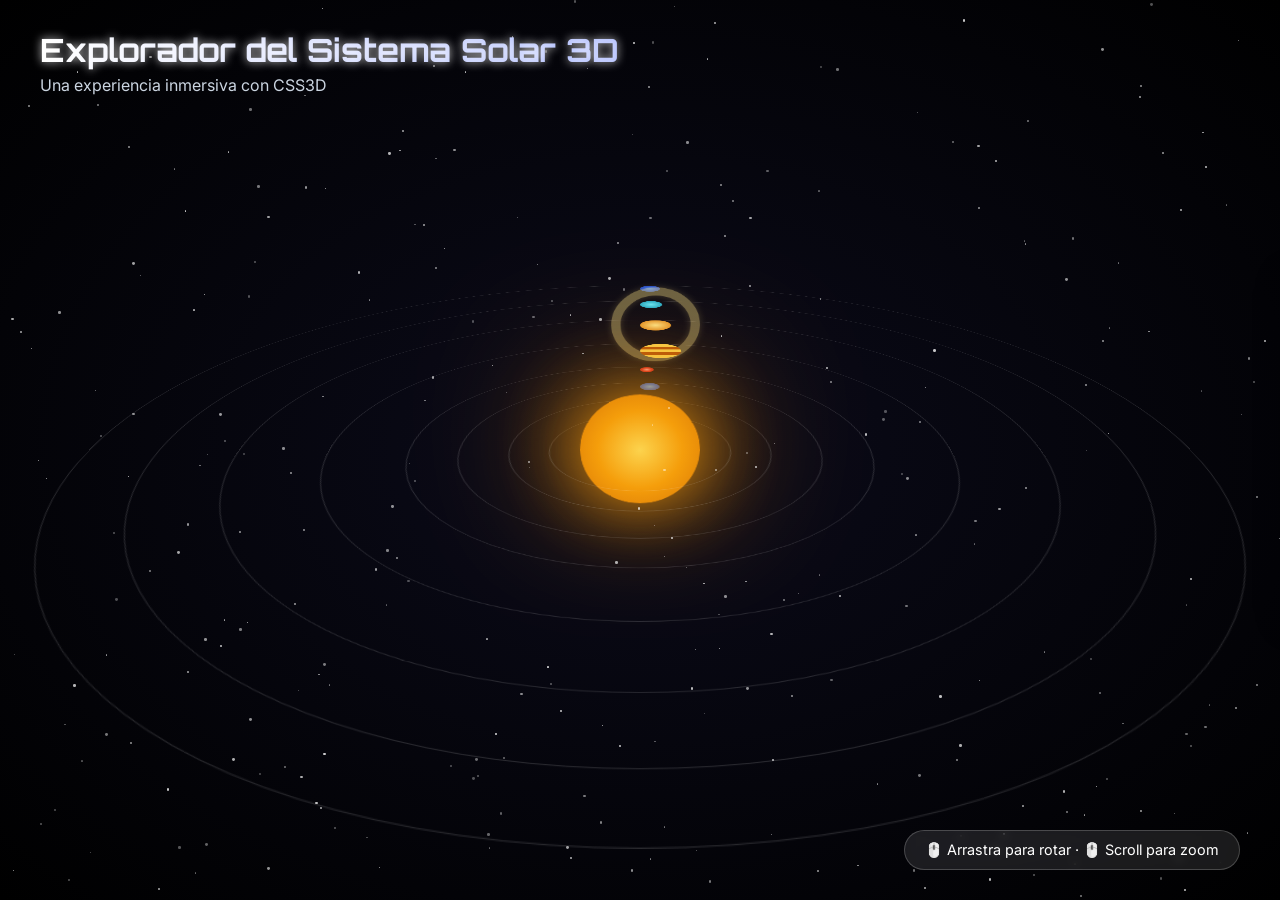
==== 04_css3d/index.html @ 3c64fc11 "El examen de tercera evaluacion" ====
<!DOCTYPE html>
<html lang="es">
<head>
    <meta charset="UTF-8">
    <meta name="viewport" content="width=device-width, initial-scale=1.0">
    <title>Explorador del Sistema Solar 3D</title>
    <link href="https://fonts.googleapis.com/css2?family=Inter:wght@400;500;600&family=Orbitron:wght@500;700&display=swap" rel="stylesheet">
    <link rel="stylesheet" href="style.css">
</head>
<body>
    <div class="overlay title-overlay">
        <h1>Explorador del Sistema Solar 3D</h1>
        <p>Una experiencia inmersiva con CSS3D</p>
    </div>

    <div class="overlay controls-hint">
        <p>🖱️ Arrastra para rotar · 🖱️ Scroll para zoom</p>
    </div>

    <div id="universe" class="universe">
        <!-- El fondo de estrellas se genera por JS -->
        
        <div id="solar-system" class="solar-system">
            <div id="sun" class="celestial-body sun"></div>
            
            <!-- Órbitas y Planetas -->
            <div class="orbit mercury-orbit">
                <div class="celestial-body planet mercury" data-planet="mercurio"></div>
            </div>
            
            <div class="orbit venus-orbit">
                <div class="celestial-body planet venus" data-planet="venus"></div>
            </div>
            
            <div class="orbit earth-orbit">
                <div class="celestial-body planet earth" data-planet="tierra"></div>
            </div>
            
            <div class="orbit mars-orbit">
                <div class="celestial-body planet mars" data-planet="marte"></div>
            </div>
            
            <div class="orbit jupiter-orbit">
                <div class="celestial-body planet jupiter" data-planet="jupiter"></div>
            </div>
            
            <div class="orbit saturn-orbit">
                <div class="celestial-body planet saturn" data-planet="saturno">
                    <div class="saturn-rings"></div>
                </div>
            </div>
            
            <div class="orbit uranus-orbit">
                <div class="celestial-body planet uranus" data-planet="urano"></div>
            </div>
            
            <div class="orbit neptune-orbit">
                <div class="celestial-body planet neptune" data-planet="neptuno"></div>
            </div>
        </div>
    </div>

    <div id="info-panel" class="info-panel">
        <button id="close-panel" class="close-btn">&times;</button>
        <h2 id="planet-name">Nombre</h2>
        <div class="data-grid">
            <div class="data-item">
                <span class="label">Diámetro:</span>
                <span id="planet-diameter" class="value">-</span>
            </div>
            <div class="data-item">
                <span class="label">Distancia al Sol:</span>
                <span id="planet-distance" class="value">-</span>
            </div>
            <div class="data-item">
                <span class="label">Periodo Orbital:</span>
                <span id="planet-period" class="value">-</span>
            </div>
        </div>
        <div class="fact-box">
            <h3>Dato Curioso</h3>
            <p id="planet-fact">-</p>
        </div>
    </div>

    <script src="script.js"></script>
</body>
</html>
---- 04_css3d/style.css ----
:root {
    --text-glow: 0 0 10px rgba(255,255,255,0.8);
}

body, html {
    margin: 0;
    padding: 0;
    width: 100%;
    height: 100%;
    overflow: hidden;
    background-color: #000;
    font-family: 'Inter', sans-serif;
    color: white;
}

/* UI Overlays */
.overlay {
    position: absolute;
    z-index: 100;
    pointer-events: none;
}

.title-overlay {
    top: 30px;
    left: 40px;
}

.title-overlay h1 {
    font-family: 'Orbitron', sans-serif;
    margin: 0;
    font-size: 2rem;
    text-shadow: var(--text-glow);
    background: linear-gradient(90deg, #fff, #a5b4fc);
    -webkit-background-clip: text;
    -webkit-text-fill-color: transparent;
}

.title-overlay p {
    margin: 5px 0 0 0;
    color: #cbd5e1;
    font-size: 1rem;
}

.controls-hint {
    bottom: 30px;
    right: 40px;
    background: rgba(255,255,255,0.1);
    padding: 10px 20px;
    border-radius: 20px;
    backdrop-filter: blur(5px);
    border: 1px solid rgba(255,255,255,0.2);
}

.controls-hint p {
    margin: 0;
    font-size: 0.9rem;
}

/* Info Panel */
.info-panel {
    position: absolute;
    top: 50%;
    right: -400px; /* Hidden by default */
    transform: translateY(-50%);
    width: 320px;
    background: rgba(10, 10, 30, 0.6);
    backdrop-filter: blur(15px);
    border: 1px solid rgba(255,255,255,0.1);
    border-radius: 16px;
    padding: 30px;
    z-index: 200;
    transition: right 0.4s cubic-bezier(0.175, 0.885, 0.32, 1.275);
    box-shadow: -10px 0 30px rgba(0,0,0,0.5);
}

.info-panel.active {
    right: 40px;
}

.close-btn {
    position: absolute;
    top: 15px;
    right: 15px;
    background: none;
    border: none;
    color: white;
    font-size: 24px;
    cursor: pointer;
    opacity: 0.7;
    transition: opacity 0.2s;
}

.close-btn:hover { opacity: 1; }

.info-panel h2 {
    font-family: 'Orbitron', sans-serif;
    margin-top: 0;
    font-size: 2rem;
    color: #e2e8f0;
    border-bottom: 1px solid rgba(255,255,255,0.2);
    padding-bottom: 15px;
}

.data-grid {
    display: flex;
    flex-direction: column;
    gap: 15px;
    margin-bottom: 25px;
}

.data-item {
    display: flex;
    justify-content: space-between;
    align-items: center;
}

.data-item .label {
    color: #94a3b8;
    font-size: 0.9rem;
}

.data-item .value {
    font-weight: 600;
    color: #f8fafc;
}

.fact-box {
    background: rgba(255,255,255,0.05);
    padding: 15px;
    border-radius: 8px;
    border-left: 3px solid #8b5cf6;
}

.fact-box h3 {
    margin: 0 0 10px 0;
    font-size: 1rem;
    color: #c4b5fd;
}

.fact-box p {
    margin: 0;
    font-size: 0.9rem;
    line-height: 1.5;
}

/* 3D Universe Setup */
.universe {
    perspective: 1200px;
    perspective-origin: 50% 50%;
    width: 100vw;
    height: 100vh;
    background: radial-gradient(ellipse at center, #0b0b1a 0%, #000000 100%);
    cursor: grab;
}

.universe:active { cursor: grabbing; }

.star {
    position: absolute;
    background-color: white;
    border-radius: 50%;
    animation: twinkle linear infinite;
}

@keyframes twinkle {
    0% { opacity: 0.2; }
    50% { opacity: 1; }
    100% { opacity: 0.2; }
}

.solar-system {
    position: absolute;
    top: 50%;
    left: 50%;
    transform-style: preserve-3d;
    /* Valores iniciales de rotación */
    transform: rotateX(65deg) rotateZ(0deg);
    transition: transform 0.1s linear; /* Smooth drag */
}

/* Orbitas */
.orbit {
    position: absolute;
    top: 50%;
    left: 50%;
    border: 1px solid rgba(255, 255, 255, 0.15);
    border-radius: 50%;
    transform-style: preserve-3d;
    transform: translate(-50%, -50%);
    animation: orbit-rotate linear infinite;
}

@keyframes orbit-rotate {
    0% { transform: translate(-50%, -50%) rotateZ(0deg); }
    100% { transform: translate(-50%, -50%) rotateZ(360deg); }
}

/* Cuerpos Celestes */
.celestial-body {
    position: absolute;
    border-radius: 50%;
    transform-style: preserve-3d;
}

.planet {
    top: 0;
    left: 50%;
    cursor: pointer;
    transition: transform 0.3s ease, box-shadow 0.3s ease;
    /* RotateX para contrarrestar la inclinación de la órbita y mirar a cámara */
    /* RotateY continuo para dar sensación de esfera rotando */
    animation: planet-rotate linear infinite;
}

.planet:hover {
    box-shadow: 0 0 25px rgba(255,255,255,0.8);
}

@keyframes planet-rotate {
    0% { transform: translate(-50%, -50%) rotateX(-90deg) rotateY(0deg); }
    100% { transform: translate(-50%, -50%) rotateX(-90deg) rotateY(360deg); }
}

/* Tamaños y Estilos Específicos */
.sun {
    width: 120px;
    height: 120px;
    transform: translate(-50%, -50%) rotateX(-90deg);
    background: radial-gradient(circle, #fcd34d 0%, #f59e0b 50%, #d97706 100%);
    box-shadow: 0 0 80px #f59e0b, 0 0 150px #d97706;
    animation: sun-pulse 4s ease-in-out infinite alternate;
}

@keyframes sun-pulse {
    0% { box-shadow: 0 0 60px #f59e0b, 0 0 100px #d97706; }
    100% { box-shadow: 0 0 100px #f59e0b, 0 0 180px #d97706; }
}

/* Mercurio */
.mercury-orbit { width: 180px; height: 180px; animation-duration: 8s; }
.mercury { width: 12px; height: 12px; background: radial-gradient(circle, #a3a3a3, #525252); animation-duration: 4s; }

/* Venus */
.venus-orbit { width: 260px; height: 260px; animation-duration: 12s; }
.venus { width: 20px; height: 20px; background: radial-gradient(circle, #fef08a, #ca8a04); animation-duration: 6s; }

/* Tierra */
.earth-orbit { width: 360px; height: 360px; animation-duration: 16s; }
.earth { width: 22px; height: 22px; background: radial-gradient(circle, #60a5fa, #2563eb, #1e3a8a); animation-duration: 5s; }

/* Marte */
.mars-orbit { width: 460px; height: 460px; animation-duration: 24s; }
.mars { width: 16px; height: 16px; background: radial-gradient(circle, #fca5a5, #dc2626, #991b1b); animation-duration: 5s; }

/* Júpiter */
.jupiter-orbit { width: 620px; height: 620px; animation-duration: 40s; }
.jupiter { 
    width: 50px; height: 50px; 
    background: repeating-linear-gradient(0deg, #fcd34d, #fcd34d 10px, #b45309 10px, #b45309 20px); 
    border-radius: 50%;
    animation-duration: 10s; 
}

/* Saturno */
.saturn-orbit { width: 800px; height: 800px; animation-duration: 55s; }
.saturn { width: 40px; height: 40px; background: radial-gradient(circle, #fde68a, #d97706); animation-duration: 12s; }
.saturn-rings {
    position: absolute;
    top: 50%; left: 50%;
    width: 90px; height: 90px;
    transform: translate(-50%, -50%) rotateX(75deg);
    border-radius: 50%;
    border: 12px solid rgba(253, 230, 138, 0.4);
    box-shadow: 0 0 10px rgba(253, 230, 138, 0.2) inset, 0 0 10px rgba(253, 230, 138, 0.2);
}

/* Urano */
.uranus-orbit { width: 960px; height: 960px; animation-duration: 70s; }
.uranus { width: 30px; height: 30px; background: radial-gradient(circle, #67e8f9, #0891b2); animation-duration: 8s; }

/* Neptuno */
.neptune-orbit { width: 1100px; height: 1100px; animation-duration: 90s; }
.neptune { width: 28px; height: 28px; background: radial-gradient(circle, #3b82f6, #1d4ed8, #1e3a8a); animation-duration: 9s; }
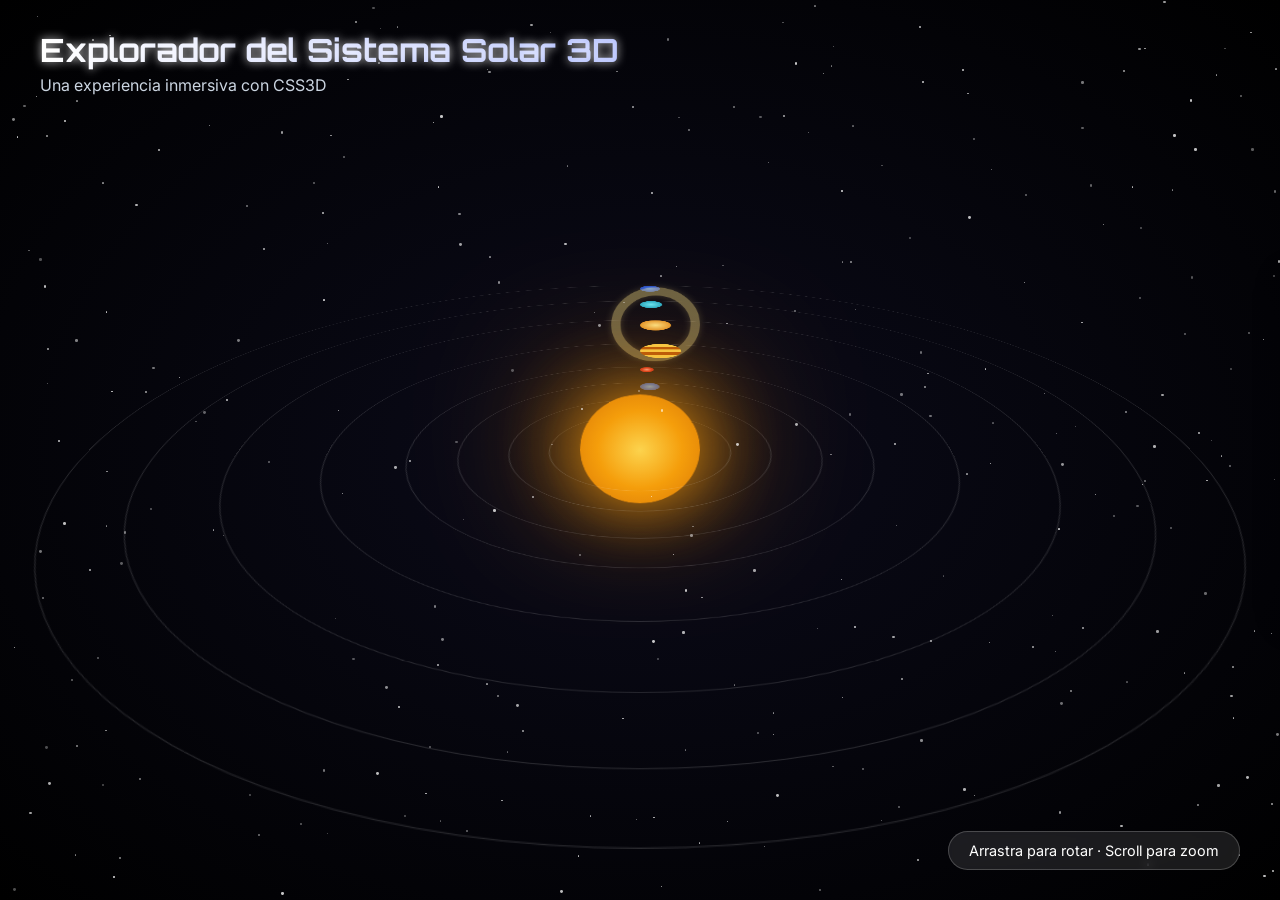
==== commit 5399404d: "Cositas" ====
--- a/04_css3d/index.html
+++ b/04_css3d/index.html
@@ -14,7 +14,7 @@
     </div>
 
     <div class="overlay controls-hint">
-        <p>🖱️ Arrastra para rotar · 🖱️ Scroll para zoom</p>
+        <p> Arrastra para rotar ·  Scroll para zoom</p>
     </div>
 
     <div id="universe" class="universe">
